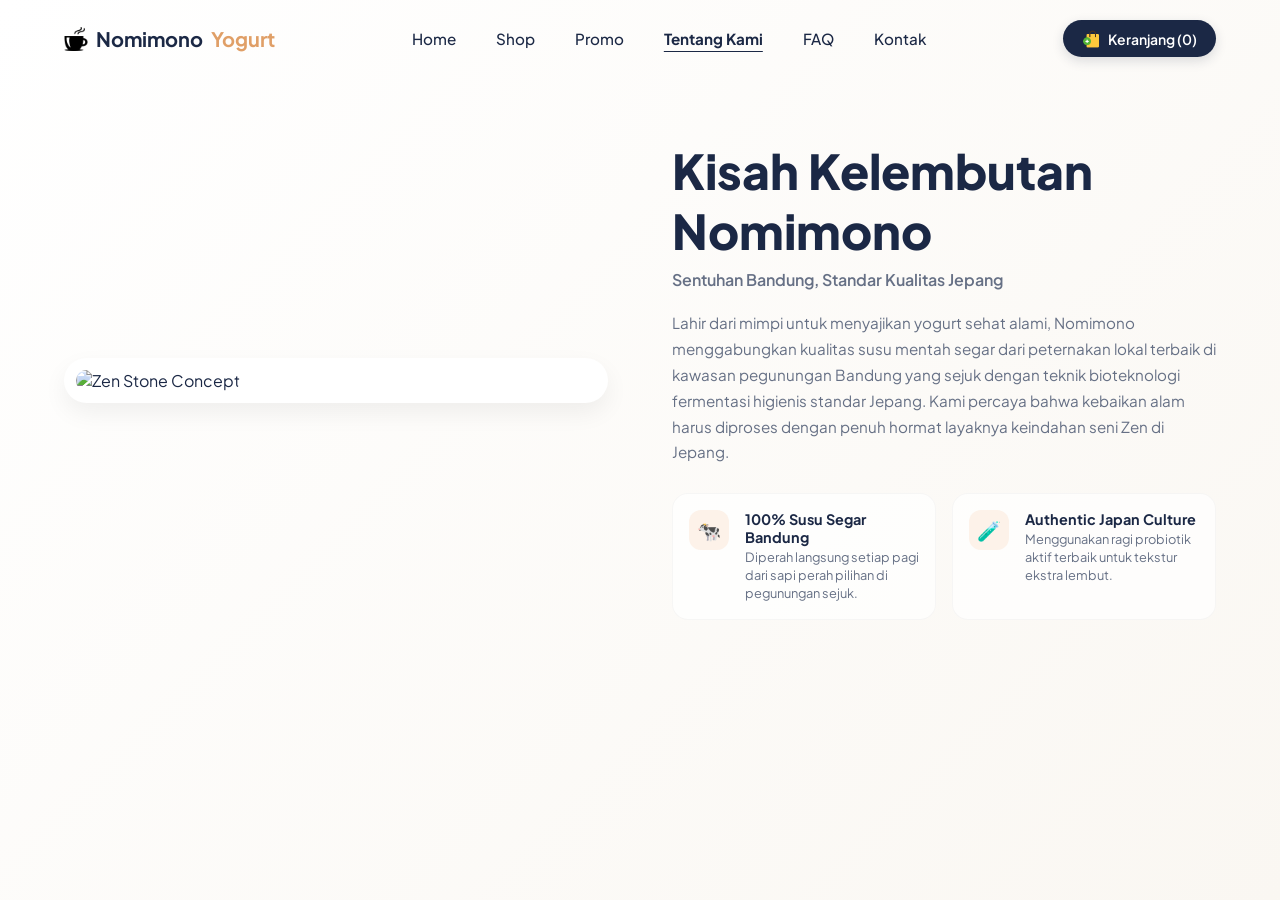
==== about.html @ 91950cd7 "first commit" ====
<!DOCTYPE html>
<html lang="id">
<head>
  <meta charset="UTF-8">
  <meta name="viewport" content="width=device-width, initial-scale=1.0">
  <title>Nomimono Yogurt - Tentang Kami</title>
  <link rel="icon" href="assets/icons/cofee.png" type="image/x-icon">
  <!-- Google Fonts -->
  <link rel="preconnect" href="https://fonts.googleapis.com">
  <link rel="preconnect" href="https://fonts.gstatic.com" crossorigin>
  <link href="https://fonts.googleapis.com/css2?family=Plus+Jakarta+Sans:wght@400;500;600;700;800&display=swap" rel="stylesheet">
  <!-- External CSS -->
  <link rel="stylesheet" href="assets/css/style.css">
</head>
<body>

  <!-- Navbar Section -->
  <header class="navbar">
    <div class="container nav-container">
      <!-- Logo -->
      <a href="index.html" class="brand-logo">
        <img src="assets/icons/cofee.png" alt="Nomimono Yogurt" class="brand-logo-img">
        <span class="text-dark">Nomimono</span>
        <span class="text-orange">Yogurt</span>
      </a>

      <!-- Hamburger Button (Mobile) -->
      <button class="menu-toggle" id="menuToggle" aria-label="Toggle navigation">
        <span class="bar"></span>
        <span class="bar"></span>
        <span class="bar"></span>
      </button>

      <!-- Nav Links -->
      <nav class="nav-menu" id="navMenu">
        <ul class="nav-list">
          <li><a href="index.html" class="nav-link">Home</a></li>
          <li><a href="shop.html" class="nav-link">Shop</a></li>
          <li><a href="promo.html" class="nav-link">Promo</a></li>
          <li><a href="about.html" class="nav-link active">Tentang Kami</a></li>
          <li><a href="faq.html" class="nav-link">FAQ</a></li>
          <li><a href="contact.html" class="nav-link">Kontak</a></li>
        </ul>
      </nav>

      <!-- Cart Button -->
      <a href="#" class="btn-cart">
        <img src="assets/icons/cart.png" alt="Cart Icon" class="cart-icon-img">
        <span id="cartText">Keranjang (0)</span>
      </a>
    </div>
  </header>

  <!-- About Section -->
  <main class="about-section">
    <div class="container about-container">
      
      <!-- Left Image -->
      <div class="about-image-wrapper">
        <div class="about-card-image">
          <img src="https://images.unsplash.com/photo-1518241353330-0f7941c2d9b5?auto=format&fit=crop&w=1000&q=80" alt="Zen Stone Concept" class="about-img">
        </div>
      </div>

      <!-- Right Content -->
      <div class="about-content">
        <h1 class="about-title">
          Kisah Kelembutan Nomimono
        </h1>
        
        <p class="about-subtitle">
          Sentuhan Bandung, Standar Kualitas Jepang
        </p>

        <p class="about-description">
          Lahir dari mimpi untuk menyajikan yogurt sehat alami, Nomimono menggabungkan kualitas susu mentah segar dari peternakan lokal terbaik di kawasan pegunungan Bandung yang sejuk dengan teknik bioteknologi fermentasi higienis standar Jepang. Kami percaya bahwa kebaikan alam harus diproses dengan penuh hormat layaknya keindahan seni Zen di Jepang.
        </p>

        <!-- Feature List -->
        <div class="about-features">
          
          <!-- Feature Item 1 -->
          <div class="about-feature-item">
            <div class="feature-icon">🐄</div>
            <div class="feature-text">
              <h3>100% Susu Segar Bandung</h3>
              <p>Diperah langsung setiap pagi dari sapi perah pilihan di pegunungan sejuk.</p>
            </div>
          </div>

          <!-- Feature Item 2 -->
          <div class="about-feature-item">
            <div class="feature-icon">🧪</div>
            <div class="feature-text">
              <h3>Authentic Japan Culture</h3>
              <p>Menggunakan ragi probiotik aktif terbaik untuk tekstur ekstra lembut.</p>
            </div>
          </div>

        </div>
      </div>

    </div>
  </main>

  <!-- External JavaScript -->
  <script src="assets/js/script.js"></script>
</body>
</html>
---- assets/css/style.css ----
/* ==========================================================================
   1. RESET & GLOBAL VARIABLES
   ========================================================================== */
* {
  box-sizing: border-box;
  margin: 0;
  padding: 0;
}

:root {
  --primary-dark: #1b2845;
  --accent-orange: #e09f67;
  --text-main: #1b2845;
  --text-muted: #667085;
  --bg-gradient-start: #ffffff;
  --bg-gradient-end: #faf7f2;
  --card-bg: #ffffff;
}

body {
  font-family: 'Plus Jakarta Sans', sans-serif;
  color: var(--text-main);
  background: linear-gradient(135deg, var(--bg-gradient-start) 0%, var(--bg-gradient-end) 100%);
  min-height: 100vh;
  display: flex;
  flex-direction: column;
}

.container {
  width: 100%;
  padding-left: 1.5rem;
  padding-right: 1.5rem;
  margin: 0 auto;
}

/* ==========================================================================
   2. NAVBAR & NAVIGATION
   ========================================================================== */
.navbar {
  position: relative;
  background-color: transparent;
  padding: 1.25rem 0;
}

.nav-container {
  display: flex;
  align-items: center;
  justify-content: space-between;
  gap: 0.5rem;
}

.brand-logo {
  display: flex;
  align-items: center;
  gap: 0.5rem;
  text-decoration: none;
  font-size: 1.25rem;
  font-weight: 700;
}

.brand-logo-img {
  width: 24px;
  height: 24px;
  object-fit: contain;
}

.text-dark { color: var(--primary-dark); }
.text-orange { color: var(--accent-orange); }

/* Hamburger Menu Toggle */
.menu-toggle {
  display: flex;
  flex-direction: column;
  gap: 5px;
  background: none;
  border: none;
  cursor: pointer;
  padding: 0.5rem;
}

.bar {
  width: 24px;
  height: 2px;
  background-color: var(--primary-dark);
  border-radius: 2px;
  transition: all 0.3s ease;
}

/* Mobile Nav Dropdown */
.nav-menu {
  display: none;
  position: absolute;
  top: 100%;
  left: 0;
  right: 0;
  background: #ffffff;
  padding: 1.5rem;
  box-shadow: 0 10px 25px rgba(0,0,0,0.08);
  z-index: 100;
}

.nav-menu.is-active {
  display: block;
}

.nav-list {
  list-style: none;
  display: flex;
  flex-direction: column;
  gap: 1rem;
}

.nav-link {
  text-decoration: none;
  color: var(--primary-dark);
  font-weight: 500;
  font-size: 0.95rem;
  transition: color 0.2s ease;
}

.nav-link.active {
  text-decoration: underline;
  text-underline-offset: 6px;
  font-weight: 700;
}

/* Cart Button (Mobile Default) */
.btn-cart {
  display: flex;
  align-items: center;
  gap: 0.35rem;
  background-color: var(--primary-dark);
  color: #ffffff;
  padding: 0.45rem 0.85rem;
  border-radius: 50px;
  text-decoration: none;
  font-size: 0.75rem;
  font-weight: 600;
  box-shadow: 0 4px 12px rgba(27, 40, 69, 0.15);
  transition: transform 0.2s ease, background-color 0.2s ease;
  white-space: nowrap;
}

.btn-cart:hover {
  background-color: #121c33;
}

.cart-icon-img {
  width: 14px;
  height: 14px;
  object-fit: contain;
  display: inline-block;
}

/* ==========================================================================
   3. HERO SECTION (index.html)
   ========================================================================== */
.hero {
  padding: 2rem 0 4rem;
  flex-grow: 1;
}

.hero-container {
  display: flex;
  flex-direction: column;
  gap: 2.5rem;
}

.hero-content {
  display: flex;
  flex-direction: column;
  align-items: flex-start;
}

.badge {
  display: inline-flex;
  align-items: center;
  gap: 0.4rem;
  background-color: #fdf2e9;
  color: #d97736;
  padding: 0.4rem 1rem;
  border-radius: 50px;
  font-size: 0.8rem;
  font-weight: 600;
  margin-bottom: 1.5rem;
}

.hero-title {
  font-size: 2rem;
  line-height: 1.25;
  font-weight: 800;
  color: var(--primary-dark);
  margin-bottom: 1.25rem;
}

.hero-description {
  font-size: 0.95rem;
  line-height: 1.6;
  color: var(--text-muted);
  margin-bottom: 2rem;
}

.hero-buttons {
  display: flex;
  flex-direction: column;
  width: 100%;
  gap: 1rem;
}

.btn {
  display: inline-block;
  text-align: center;
  padding: 0.85rem 1.75rem;
  border-radius: 50px;
  font-weight: 600;
  font-size: 0.9rem;
  text-decoration: none;
  transition: all 0.3s ease;
}

.btn-primary {
  background-color: var(--primary-dark);
  color: #ffffff;
  box-shadow: 0 4px 14px rgba(27, 40, 69, 0.25);
}

.btn-outline {
  border: 1.5px solid var(--primary-dark);
  color: var(--primary-dark);
}

.hero-image-wrapper {
  width: 100%;
  display: flex;
  justify-content: center;
}

.hero-card-image {
  width: 100%;
  border-radius: 24px;
  overflow: hidden;
  background-color: #ffffff;
  padding: 12px;
  box-shadow: 0 20px 40px rgba(0, 0, 0, 0.08);
}

.hero-img {
  width: 100%;
  height: 320px;
  object-fit: cover;
  border-radius: 16px;
}

/* ==========================================================================
   4. SHOP CATALOG SECTION (shop.html)
   ========================================================================== */
.shop-section {
  padding: 2rem 0 5rem;
  flex-grow: 1;
}

.shop-header {
  display: flex;
  flex-direction: column;
  gap: 1.5rem;
  margin-bottom: 2.5rem;
}

.shop-title {
  font-size: 2rem;
  font-weight: 800;
  color: var(--primary-dark);
  margin-bottom: 0.5rem;
  letter-spacing: -0.02em;
}

.shop-subtitle {
  color: var(--text-muted);
  font-size: 0.95rem;
  line-height: 1.5;
}

/* Filter Tabs */
.filter-tabs {
  display: flex;
  gap: 0.75rem;
  overflow-x: auto;
  padding-bottom: 0.5rem;
  -webkit-overflow-scrolling: touch;
}

.filter-tabs::-webkit-scrollbar {
  display: none;
}

.filter-btn {
  background-color: #f2f4f7;
  color: var(--primary-dark);
  border: none;
  padding: 0.65rem 1.5rem;
  border-radius: 50px;
  font-size: 0.875rem;
  font-weight: 600;
  cursor: pointer;
  white-space: nowrap;
  transition: all 0.25s ease;
  font-family: inherit;
}

.filter-btn.active,
.filter-btn:hover {
  background-color: var(--primary-dark);
  color: #ffffff;
  box-shadow: 0 4px 12px rgba(27, 40, 69, 0.2);
}

/* Product Grid */
.product-grid {
  display: grid;
  grid-template-columns: 1fr;
  gap: 1.5rem;
}

.product-card {
  background: var(--card-bg);
  border-radius: 24px;
  padding: 1rem;
  display: flex;
  flex-direction: column;
  box-shadow: 0 4px 20px rgba(0, 0, 0, 0.03);
  transition: transform 0.3s ease, box-shadow 0.3s ease;
  border: 1px solid rgba(0,0,0,0.02);
}

.product-card:hover {
  transform: translateY(-5px);
  box-shadow: 0 16px 32px rgba(0, 0, 0, 0.08);
}

.card-image-wrapper {
  position: relative;
  width: 100%;
  height: 210px;
  border-radius: 18px;
  overflow: hidden;
}

.product-img {
  width: 100%;
  height: 100%;
  object-fit: cover;
  transition: transform 0.5s ease;
}

.product-card:hover .product-img {
  transform: scale(1.04);
}

.product-tag {
  position: absolute;
  top: 12px;
  left: 12px;
  background: rgba(255, 255, 255, 0.92);
  backdrop-filter: blur(8px);
  color: var(--primary-dark);
  font-size: 0.75rem;
  font-weight: 700;
  padding: 0.35rem 0.85rem;
  border-radius: 50px;
  box-shadow: 0 2px 8px rgba(0,0,0,0.06);
}

.card-content {
  display: flex;
  flex-direction: column;
  flex-grow: 1;
  padding: 1.25rem 0.25rem 0.25rem;
}

.product-name {
  font-size: 1.2rem;
  font-weight: 700;
  color: var(--primary-dark);
  margin-bottom: 0.5rem;
}

.product-desc {
  font-size: 0.875rem;
  color: var(--text-muted);
  line-height: 1.5;
  margin-bottom: 1.75rem;
  flex-grow: 1;
}

.card-footer {
  display: flex;
  align-items: center;
  justify-content: space-between;
  margin-top: auto;
}

.product-price {
  font-size: 1.15rem;
  font-weight: 700;
  color: var(--accent-orange);
}

.btn-add-cart {
  width: 40px;
  height: 40px;
  border-radius: 50%;
  background-color: var(--primary-dark);
  color: #ffffff;
  border: none;
  font-size: 1.3rem;
  font-weight: 500;
  display: flex;
  align-items: center;
  justify-content: center;
  cursor: pointer;
  transition: background-color 0.2s ease, transform 0.15s ease, box-shadow 0.2s ease;
}

.btn-add-cart:hover {
  background-color: #121c33;
  box-shadow: 0 4px 10px rgba(27, 40, 69, 0.3);
}

.btn-add-cart:active {
  transform: scale(0.9);
}

/* ==========================================================================
   5. PROMO SECTION (promo.html)
   ========================================================================== */
.promo-section {
  padding: 2rem 0 5rem;
  flex-grow: 1;
}

.promo-container {
  display: flex;
  flex-direction: column;
  gap: 2.5rem;
}

.promo-content {
  display: flex;
  flex-direction: column;
  align-items: flex-start;
}

.badge-promo {
  background-color: #fde8e8;
  color: #e05638;
}

.promo-title {
  font-size: 2.25rem;
  line-height: 1.2;
  font-weight: 800;
  color: var(--primary-dark);
  margin-bottom: 1.25rem;
}

.promo-description {
  font-size: 0.95rem;
  line-height: 1.6;
  color: var(--text-muted);
  margin-bottom: 2rem;
}

/* Bundle Grid */
.bundle-grid {
  display: grid;
  grid-template-columns: 1fr;
  gap: 1.5rem;
  width: 100%;
}

.bundle-card {
  position: relative;
  background: rgba(255, 255, 255, 0.6);
  border: 1.5px solid var(--accent-orange);
  border-radius: 20px;
  padding: 1.5rem;
  display: flex;
  flex-direction: column;
  transition: all 0.3s ease;
}

.bundle-card.active {
  background: #ffffff;
  box-shadow: 0 10px 25px rgba(224, 159, 103, 0.15);
}

.bundle-tag {
  position: absolute;
  top: -12px;
  right: 20px;
  background-color: #eb5757;
  color: #ffffff;
  font-size: 0.75rem;
  font-weight: 700;
  padding: 0.3rem 0.8rem;
  border-radius: 50px;
}

.bundle-name {
  font-size: 1.1rem;
  font-weight: 700;
  color: var(--primary-dark);
  margin-bottom: 0.75rem;
}

.bundle-price-group {
  display: flex;
  align-items: center;
  gap: 0.75rem;
  margin-bottom: 1.25rem;
}

.price-old {
  font-size: 0.9rem;
  color: #a0aec0;
  text-decoration: line-through;
  font-weight: 500;
}

.price-new {
  font-size: 1.25rem;
  font-weight: 800;
  color: var(--accent-orange);
}

.bundle-features {
  list-style: none;
  display: flex;
  flex-direction: column;
  gap: 0.5rem;
}

.bundle-features li {
  font-size: 0.85rem;
  color: var(--text-muted);
  display: flex;
  align-items: center;
  gap: 0.5rem;
}

.check-icon {
  display: inline-flex;
  align-items: center;
  justify-content: center;
  width: 18px;
  height: 18px;
  background-color: #27ae60;
  color: #ffffff;
  border-radius: 50%;
  font-size: 0.65rem;
  font-weight: bold;
}

.promo-image-wrapper {
  width: 100%;
  display: flex;
  justify-content: center;
}

.promo-card-image {
  width: 100%;
  border-radius: 24px;
  overflow: hidden;
  background-color: #ffffff;
  padding: 12px;
  box-shadow: 0 20px 40px rgba(0, 0, 0, 0.08);
}

.promo-img {
  width: 100%;
  height: 350px;
  object-fit: cover;
  border-radius: 16px;
}

/* ==========================================================================
   6. ABOUT SECTION (about.html - Mobile First)
   ========================================================================== */
.about-section {
  padding: 2rem 0 4rem;
  flex-grow: 1;
}

.about-container {
  display: flex;
  flex-direction: column-reverse;
  gap: 2rem;
}

.about-content {
  display: flex;
  flex-direction: column;
}

.about-title {
  font-size: 1.85rem;
  line-height: 1.25;
  font-weight: 800;
  color: var(--primary-dark);
  margin-bottom: 0.5rem;
}

.about-subtitle {
  font-size: 0.9rem;
  font-weight: 600;
  color: var(--text-muted);
  margin-bottom: 1.25rem;
}

.about-description {
  font-size: 0.9rem;
  line-height: 1.6;
  color: var(--text-muted);
  margin-bottom: 1.75rem;
}

.about-features {
  display: grid;
  grid-template-columns: 1fr;
  gap: 1rem;
}

.about-feature-item {
  display: flex;
  align-items: flex-start;
  gap: 1rem;
  background: rgba(255, 255, 255, 0.7);
  padding: 1rem;
  border-radius: 16px;
  border: 1px solid rgba(0, 0, 0, 0.03);
}

.feature-icon {
  width: 40px;
  height: 40px;
  background-color: #fdf2e9;
  border-radius: 12px;
  display: flex;
  align-items: center;
  justify-content: center;
  font-size: 1.2rem;
  flex-shrink: 0;
}

.feature-text h3 {
  font-size: 0.9rem;
  font-weight: 700;
  color: var(--primary-dark);
  margin-bottom: 0.2rem;
}

.feature-text p {
  font-size: 0.8rem;
  line-height: 1.4;
  color: var(--text-muted);
}

.about-image-wrapper {
  width: 100%;
  display: flex;
  justify-content: center;
}

.about-card-image {
  width: 100%;
  border-radius: 20px;
  overflow: hidden;
  background-color: #ffffff;
  padding: 8px;
  box-shadow: 0 10px 25px rgba(0, 0, 0, 0.06);
}

.about-img {
  width: 100%;
  height: 260px;
  object-fit: cover;
  border-radius: 14px;
}

/* ==========================================================================
   7. FAQ SECTION (faq.html)
   ========================================================================== */
.faq-section {
  padding: 3rem 0 5rem;
  flex-grow: 1;
}

.faq-header {
  text-align: center;
  max-width: 600px;
  margin: 0 auto 3rem;
}

.faq-title {
  font-size: 2rem;
  font-weight: 800;
  color: var(--primary-dark);
  margin-bottom: 0.5rem;
  letter-spacing: -0.02em;
}

.faq-subtitle {
  color: var(--text-muted);
  font-size: 0.95rem;
  line-height: 1.5;
}

.faq-grid {
  display: grid;
  grid-template-columns: 1fr;
  gap: 1.5rem;
}

.faq-card {
  background: var(--card-bg);
  border-radius: 20px;
  padding: 1.75rem;
  box-shadow: 0 4px 20px rgba(0, 0, 0, 0.02);
  border: 1px solid rgba(0, 0, 0, 0.02);
  display: flex;
  flex-direction: column;
  gap: 0.75rem;
}

.faq-question-group {
  display: flex;
  align-items: center;
  gap: 0.6rem;
}

.question-icon {
  display: inline-flex;
  align-items: center;
  justify-content: center;
  width: 22px;
  height: 22px;
  background-color: #fdf2e9;
  color: var(--accent-orange);
  border-radius: 50%;
  font-size: 0.75rem;
  font-weight: bold;
}

.faq-question {
  font-size: 1.1rem;
  font-weight: 700;
  color: var(--accent-orange);
}

.faq-answer {
  font-size: 0.9rem;
  line-height: 1.6;
  color: var(--text-muted);
}

/* ==========================================================================
   8. CONTACT SECTION (contact.html)
   ========================================================================== */
.contact-section {
  padding: 2rem 0 5rem;
  flex-grow: 1;
}

.contact-container {
  display: flex;
  flex-direction: column;
  gap: 2.5rem;
}

.contact-info {
  display: flex;
  flex-direction: column;
}

.contact-title {
  font-size: 2.25rem;
  line-height: 1.2;
  font-weight: 800;
  color: var(--primary-dark);
  margin-bottom: 1rem;
}

.contact-description {
  font-size: 0.95rem;
  line-height: 1.6;
  color: var(--text-muted);
  margin-bottom: 2.5rem;
}

.contact-list {
  display: flex;
  flex-direction: column;
  gap: 1.5rem;
}

.contact-item {
  display: flex;
  align-items: flex-start;
  gap: 1rem;
}

.contact-icon-wrapper {
  width: 44px;
  height: 44px;
  background-color: #fdf2e9;
  border-radius: 50%;
  display: flex;
  align-items: center;
  justify-content: center;
  flex-shrink: 0;
}

.contact-icon {
  font-size: 1.1rem;
}

.contact-text {
  display: flex;
  flex-direction: column;
  gap: 0.2rem;
}

.contact-label {
  font-size: 0.8rem;
  font-weight: 600;
  color: #a0aec0;
}

.contact-value {
  font-size: 0.95rem;
  font-weight: 700;
  color: var(--primary-dark);
}

.contact-form-wrapper {
  width: 100%;
}

.contact-form {
  background: #ffffff;
  padding: 2rem;
  border-radius: 24px;
  box-shadow: 0 10px 30px rgba(0, 0, 0, 0.04);
  border: 1px solid rgba(0, 0, 0, 0.02);
  display: flex;
  flex-direction: column;
  gap: 1.25rem;
}

.form-group {
  display: flex;
  flex-direction: column;
  gap: 0.5rem;
}

.form-label {
  font-size: 0.85rem;
  font-weight: 700;
  color: var(--primary-dark);
}

.form-input,
.form-textarea {
  width: 100%;
  padding: 0.85rem 1.1rem;
  border: 1px solid #e2e8f0;
  border-radius: 12px;
  font-family: inherit;
  font-size: 0.9rem;
  color: var(--primary-dark);
  background-color: #ffffff;
  outline: none;
  transition: border-color 0.2s ease, box-shadow 0.2s ease;
}

.form-input::placeholder,
.form-textarea::placeholder {
  color: #cbd5e1;
}

.form-input:focus,
.form-textarea:focus {
  border-color: var(--primary-dark);
  box-shadow: 0 0 0 3px rgba(27, 40, 69, 0.08);
}

.form-textarea {
  resize: vertical;
}

.btn-submit {
  width: 100%;
  padding: 0.9rem;
  background-color: var(--primary-dark);
  color: #ffffff;
  border: none;
  border-radius: 12px;
  font-size: 0.95rem;
  font-weight: 700;
  cursor: pointer;
  transition: background-color 0.2s ease, transform 0.15s ease;
  margin-top: 0.5rem;
}

.btn-submit:hover {
  background-color: #121c33;
}

.btn-submit:active {
  transform: scale(0.98);
}

/* ==========================================================================
   9. MODAL POPUP STYLES
   ========================================================================== */
.modal-overlay {
  position: fixed;
  top: 0;
  left: 0;
  width: 100%;
  height: 100%;
  background: rgba(27, 40, 69, 0.4);
  backdrop-filter: blur(4px);
  display: flex;
  align-items: center;
  justify-content: center;
  padding: 1.5rem;
  z-index: 1000;
  opacity: 0;
  visibility: hidden;
  transition: opacity 0.3s ease, visibility 0.3s ease;
}

.modal-overlay.is-active {
  opacity: 1;
  visibility: visible;
}

.modal-card {
  background: #ffffff;
  padding: 2rem;
  border-radius: 24px;
  max-width: 400px;
  width: 100%;
  text-align: center;
  box-shadow: 0 20px 40px rgba(0, 0, 0, 0.15);
  transform: scale(0.9);
  transition: transform 0.3s ease;
}

.modal-overlay.is-active .modal-card {
  transform: scale(1);
}

.modal-icon-wrapper {
  width: 56px;
  height: 56px;
  background-color: #fdf2e9;
  border-radius: 50%;
  display: flex;
  align-items: center;
  justify-content: center;
  margin: 0 auto 1rem;
  padding: 12px;
}

.modal-icon-img {
  width: 100%;
  height: 100%;
  object-fit: contain;
}

.modal-title {
  font-size: 1.35rem;
  font-weight: 800;
  color: var(--primary-dark);
  margin-bottom: 0.5rem;
}

.modal-message {
  font-size: 0.9rem;
  line-height: 1.6;
  color: var(--text-muted);
  margin-bottom: 1.5rem;
}

.btn-modal-close {
  width: 100%;
  padding: 0.75rem;
  background-color: var(--primary-dark);
  color: #ffffff;
  border: none;
  border-radius: 12px;
  font-weight: 700;
  font-size: 0.9rem;
  cursor: pointer;
  transition: background-color 0.2s ease;
}

.btn-modal-close:hover {
  background-color: #121c33;
}

/* ==========================================================================
   10. RESPONSIVE BREAKPOINTS (Tablet & Desktop)
   ========================================================================== */

/* Tablet Breakpoints (>= 640px / 768px) */
@media (min-width: 640px) {
  .product-grid {
    grid-template-columns: repeat(2, 1fr);
    gap: 1.5rem;
  }

  .bundle-grid {
    grid-template-columns: repeat(2, 1fr);
  }

  .about-features {
    grid-template-columns: repeat(2, 1fr);
  }

  .about-img {
    height: 320px;
  }
}

@media (min-width: 768px) {
  .faq-grid {
    grid-template-columns: repeat(2, 1fr);
    gap: 2rem;
  }
}

/* Desktop Breakpoint (>= 992px) */
@media (min-width: 992px) {
  .container {
    max-width: 1200px;
  }

  .menu-toggle {
    display: none;
  }

  .nav-menu {
    display: block;
    position: static;
    background: transparent;
    padding: 0;
    box-shadow: none;
  }

  .nav-list {
    flex-direction: row;
    gap: 2.5rem;
  }

  /* Cart Button Desktop */
  .btn-cart {
    padding: 0.6rem 1.2rem;
    font-size: 0.875rem;
    gap: 0.5rem;
  }

  .cart-icon-img {
    width: 18px;
    height: 18px;
  }

  /* Hero Section Desktop */
  .hero {
    padding: 4rem 0 6rem;
  }

  .hero-container {
    flex-direction: row;
    align-items: center;
    justify-content: space-between;
    gap: 4rem;
  }

  .hero-content {
    flex: 1;
    max-width: 560px;
  }

  .hero-title {
    font-size: 3.25rem;
  }

  .hero-buttons {
    flex-direction: row;
    width: auto;
  }

  .hero-image-wrapper {
    flex: 1;
  }

  .hero-img {
    height: 480px;
  }

  /* Shop Header Desktop */
  .shop-header {
    flex-direction: row;
    align-items: flex-end;
    justify-content: space-between;
  }

  .product-grid {
    grid-template-columns: repeat(4, 1fr);
    gap: 1.5rem;
  }

  .shop-title {
    font-size: 2.5rem;
  }

  /* Promo Section Desktop */
  .promo-section {
    padding: 4rem 0 6rem;
  }

  .promo-container {
    flex-direction: row;
    align-items: center;
    justify-content: space-between;
    gap: 4rem;
  }

  .promo-content {
    flex: 1;
    max-width: 580px;
  }

  .promo-title {
    font-size: 3.25rem;
  }

  .promo-image-wrapper {
    flex: 1;
  }

  .promo-img {
    height: 520px;
  }

  /* About Section Desktop */
  .about-section {
    padding: 4rem 0 6rem;
  }

  .about-container {
    flex-direction: row;
    align-items: center;
    justify-content: space-between;
    gap: 4rem;
  }

  .about-image-wrapper {
    flex: 1;
  }

  .about-card-image {
    padding: 12px;
    border-radius: 24px;
  }

  .about-img {
    height: 480px;
    border-radius: 16px;
  }

  .about-content {
    flex: 1;
    max-width: 580px;
  }

  .about-title {
    font-size: 3rem;
  }

  .about-subtitle {
    font-size: 1rem;
  }

  .about-description {
    font-size: 0.95rem;
    line-height: 1.7;
  }

  /* FAQ Section Desktop */
  .faq-section {
    padding: 4rem 0 6rem;
  }

  .faq-title {
    font-size: 2.5rem;
  }

  /* Contact Section Desktop */
  .contact-section {
    padding: 4rem 0 6rem;
  }

  .contact-container {
    flex-direction: row;
    align-items: flex-start;
    justify-content: space-between;
    gap: 4rem;
  }

  .contact-info {
    flex: 1;
    max-width: 480px;
  }

  .contact-title {
    font-size: 3.25rem;
  }

  .contact-form-wrapper {
    flex: 1;
    max-width: 540px;
  }

  .contact-form {
    padding: 2.5rem;
  }
}
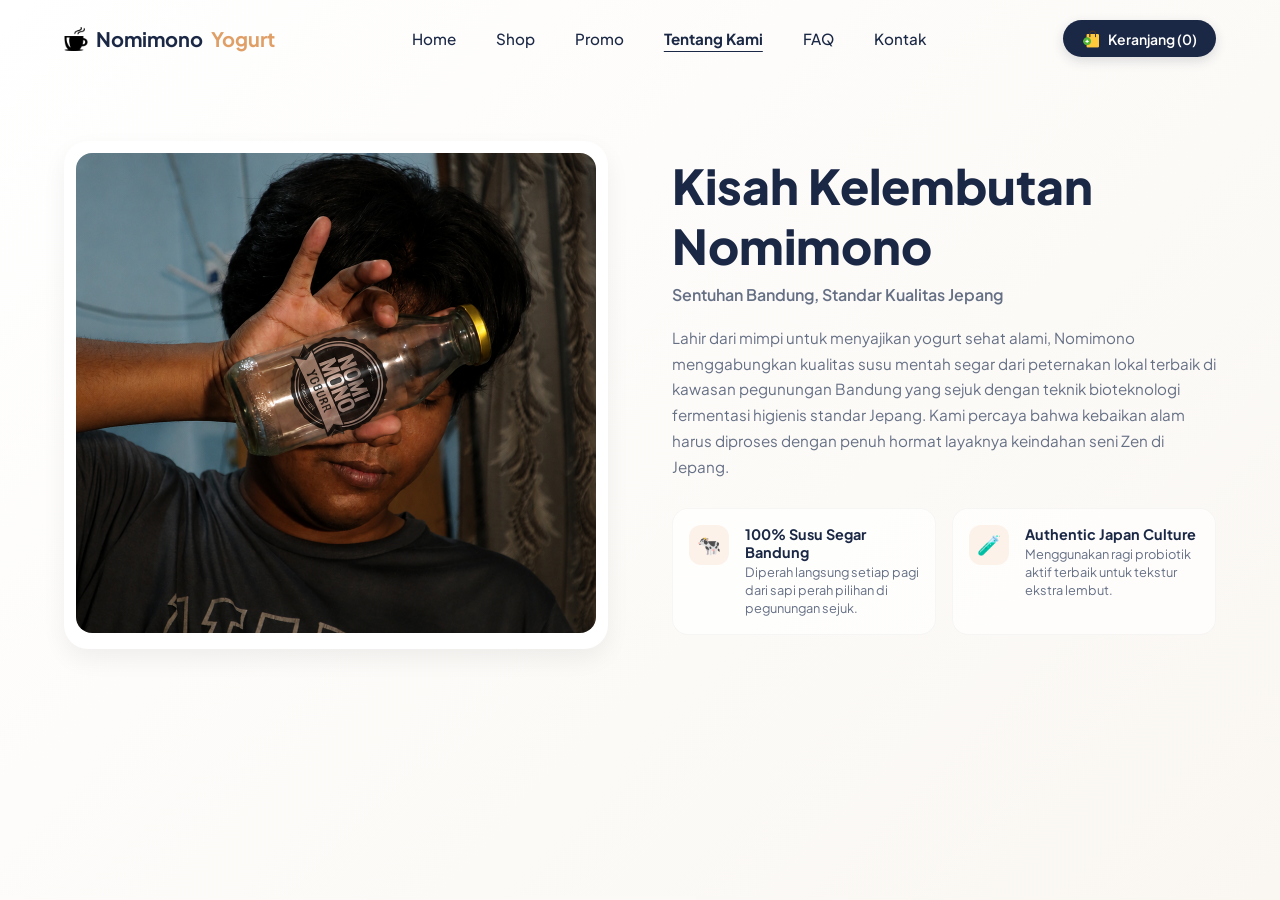
==== commit c3602933: "perbaikan gambar assets" ====
--- a/about.html
+++ b/about.html
@@ -58,7 +58,7 @@
       <!-- Left Image -->
       <div class="about-image-wrapper">
         <div class="about-card-image">
-          <img src="https://images.unsplash.com/photo-1518241353330-0f7941c2d9b5?auto=format&fit=crop&w=1000&q=80" alt="Zen Stone Concept" class="about-img">
+          <img src="assets/images/tentangkami.png" alt="Tentang Kami" class="about-img">
         </div>
       </div>
 
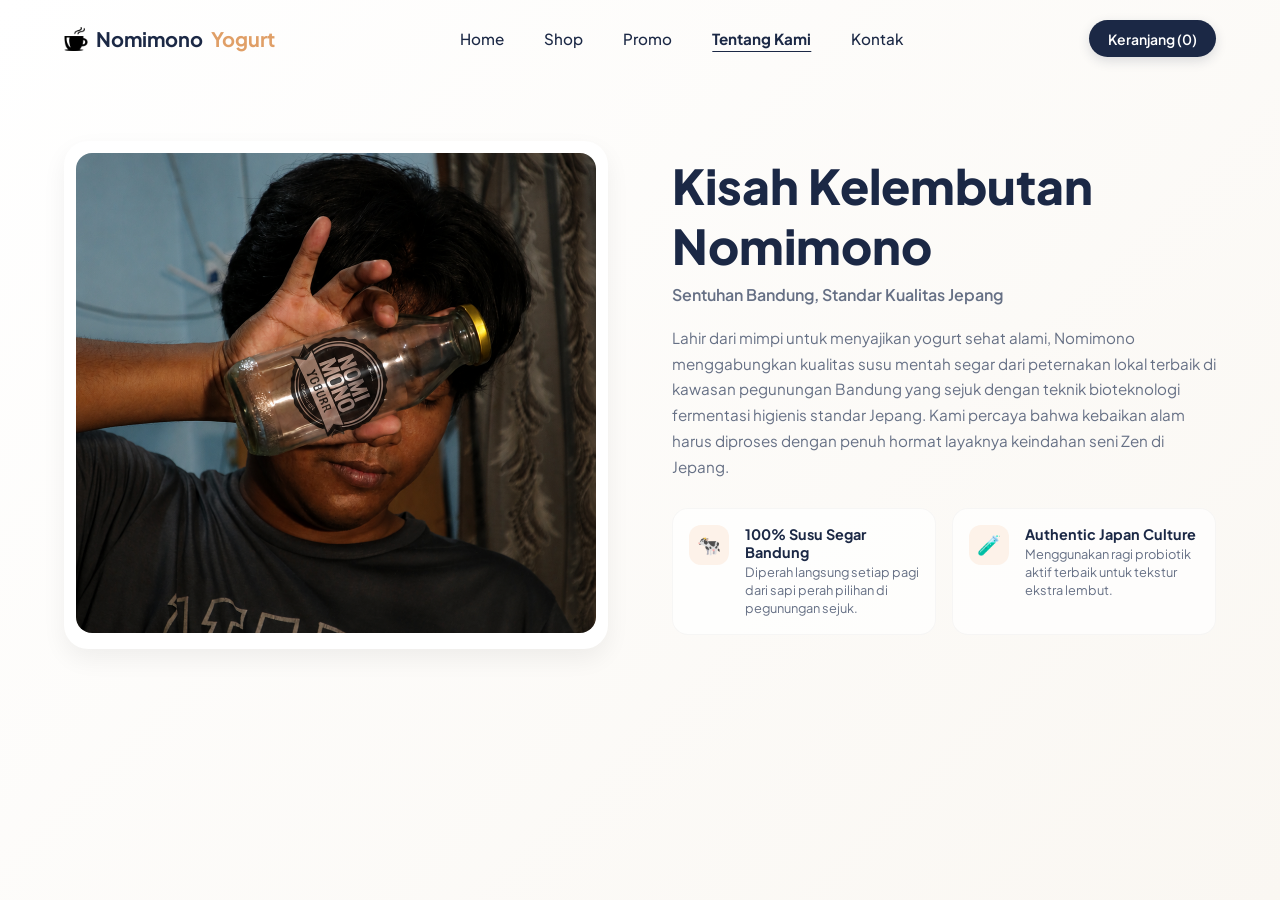
==== commit 2e549fe9: "delete-FAQ" ====
--- a/about.html
+++ b/about.html
@@ -38,14 +38,13 @@
           <li><a href="shop.html" class="nav-link">Shop</a></li>
           <li><a href="promo.html" class="nav-link">Promo</a></li>
           <li><a href="about.html" class="nav-link active">Tentang Kami</a></li>
-          <li><a href="faq.html" class="nav-link">FAQ</a></li>
+          <!-- <li><a href="faq.html" class="nav-link">FAQ</a></li> -->
           <li><a href="contact.html" class="nav-link">Kontak</a></li>
         </ul>
       </nav>
 
       <!-- Cart Button -->
       <a href="#" class="btn-cart">
-        <img src="assets/icons/cart.png" alt="Cart Icon" class="cart-icon-img">
         <span id="cartText">Keranjang (0)</span>
       </a>
     </div>
